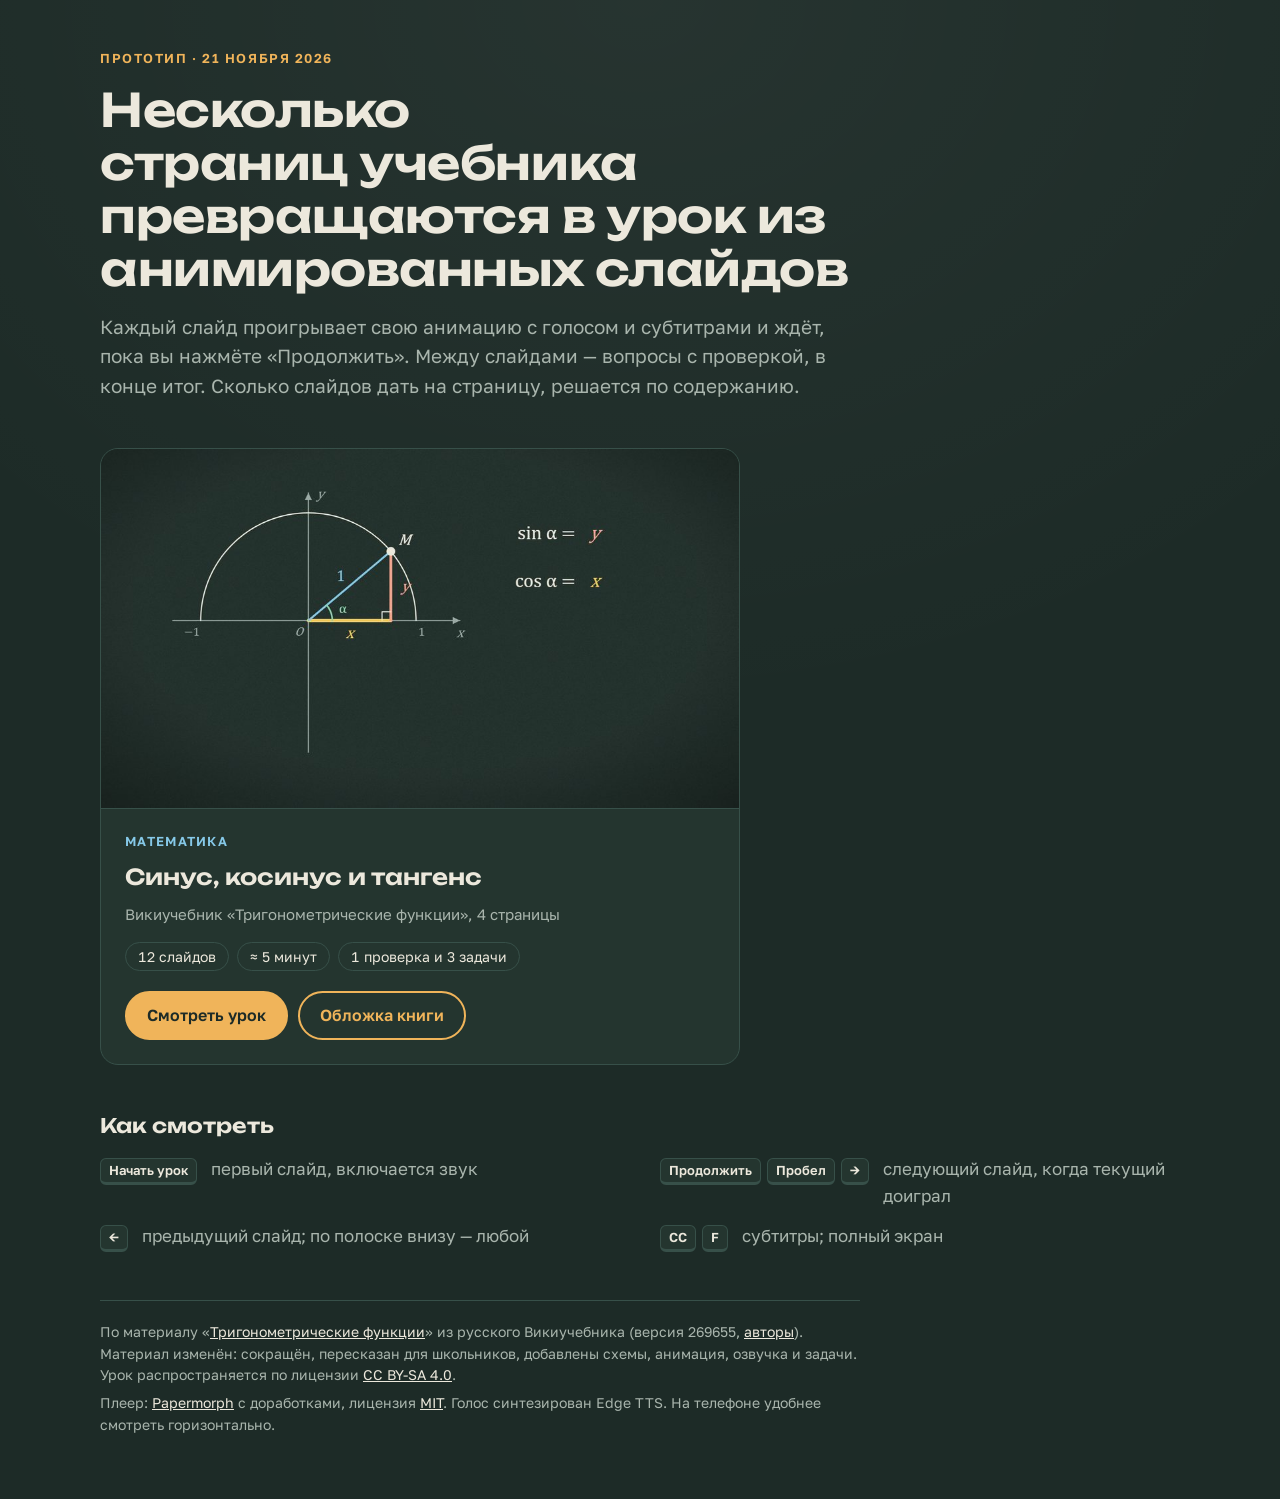
==== index.html @ ec091c63 "pages: Russian trigonometry lesson Adapted from Russian Wikibooks, revision 269655, CC BY-SA 4.0.  C" ====
<!doctype html>
<html lang="ru">
<head>
<meta charset="utf-8">
<meta name="viewport" content="width=device-width, initial-scale=1, viewport-fit=cover">
<meta name="robots" content="noindex">
<title>Учебники в слайдах</title>
<link rel="preconnect" href="https://fonts.googleapis.com">
<link rel="preconnect" href="https://fonts.gstatic.com" crossorigin>
<link rel="stylesheet" href="https://fonts.googleapis.com/css2?family=Golos+Text:wght@400;500;600&family=Unbounded:wght@500;600&display=swap">
<style>
/* Layout: one chalkboard column — the thesis, two lesson cards side by side (stacked on a phone), then the keys.
   A single dark look on purpose: it is the board the lessons themselves are drawn on. */
:root {
  --board: #1d2b27;      /* the lessons' chalkboard */
  --panel: #24352f;      /* a card on the board */
  --edge: #375049;
  --chalk: #ece8dc;      /* text */
  --dim: #a9b5ad;        /* secondary text, 7:1 on the board */
  --task: #f0b45a;       /* the lessons' own orange: actions */
  --sky: #86c9e8;        /* maths card */
  --font-display: "Unbounded", "Segoe UI", system-ui, sans-serif;
  --font-body: "Golos Text", "Segoe UI", system-ui, -apple-system, sans-serif;
  color-scheme: dark;
}
body {
  background: var(--board); color: var(--chalk); font: 17px/1.55 var(--font-body);
  padding-left: max(16px, env(safe-area-inset-left, 0px)); padding-right: max(16px, env(safe-area-inset-right, 0px));
  padding-block: 48px 64px;
  background-image: radial-gradient(120% 80% at 50% 0%, rgba(255, 255, 255, .045), transparent 60%);
}
.wrap { max-width: 1080px; margin: 0 auto; display: grid; gap: 48px; }
header { display: grid; gap: 16px; max-width: 760px; }
.eyebrow { font-size: 13px; letter-spacing: .12em; text-transform: uppercase; color: var(--task); font-weight: 600; margin: 0; }
h1 { font: 600 clamp(28px, 4.4vw, 46px)/1.15 var(--font-display); margin: 0; text-wrap: balance; letter-spacing: -.01em; }
.lede { margin: 0; color: var(--dim); font-size: 19px; max-width: 64ch; }
.lessons { display: grid; grid-template-columns: repeat(auto-fit, minmax(min(100%, 420px), 1fr)); gap: 24px; }
.lesson { background: var(--panel); border: 1px solid var(--edge); border-radius: 18px; overflow: hidden; display: grid; grid-template-rows: auto 1fr; min-width: 0; }
.lesson img { display: block; width: 100%; height: auto; max-width: 100%; aspect-ratio: 16 / 9; object-fit: cover; border-bottom: 1px solid var(--edge); }
.body { padding: 22px 24px 24px; display: grid; gap: 12px; align-content: start; }
.subject { font-size: 13px; letter-spacing: .1em; text-transform: uppercase; font-weight: 600; margin: 0; }
.lesson.maths .subject { color: var(--sky); }
h2 { font: 600 22px/1.25 var(--font-display); margin: 0; text-wrap: balance; }
.source { margin: 0; color: var(--dim); font-size: 15px; }
.facts { display: flex; flex-wrap: wrap; gap: 8px; margin: 4px 0 0; padding: 0; list-style: none; }
.facts li { border: 1px solid var(--edge); border-radius: 999px; padding: 3px 12px; font-size: 14px; color: var(--chalk); font-variant-numeric: tabular-nums; }
.acts { display: flex; flex-wrap: wrap; gap: 10px; margin-top: 8px; }
.btn { display: inline-flex; align-items: center; gap: 8px; text-decoration: none; font-weight: 600; font-size: 16px; border-radius: 999px; padding: 10px 20px; border: 2px solid var(--task); }
.btn.go { background: var(--task); color: #1d2b27; }
.btn.quiet { color: var(--task); }
.btn:hover { filter: brightness(1.08); }
.btn:focus-visible { outline: 3px solid var(--chalk); outline-offset: 3px; }
.how { display: grid; gap: 18px; }
.how h2 { font-size: 20px; }
.keys { display: grid; grid-template-columns: repeat(auto-fit, minmax(min(100%, 460px), 1fr)); gap: 14px 40px; margin: 0; }
.keys div { display: grid; grid-template-columns: max-content minmax(0, 1fr); gap: 14px; align-items: baseline; min-width: 0; }
.keys dt { display: flex; gap: 6px; flex-wrap: wrap; }
.keys dd { margin: 0; color: var(--dim); min-width: 0; }
kbd { font: 600 13px/1 var(--font-body); color: var(--chalk); border: 1px solid var(--edge); border-bottom-width: 3px; border-radius: 6px; padding: 5px 8px; background: var(--panel); white-space: nowrap; }
footer { color: var(--dim); font-size: 14px; border-top: 1px solid var(--edge); padding-top: 20px; display: grid; gap: 6px; max-width: 760px; }
footer p { margin: 0; }
@media (prefers-reduced-motion: no-preference) { .btn { transition: filter .15s; } }
body { margin: 0; }
.lessons { max-width: 640px; }
footer a { color: var(--chalk); }
</style>
</head>
<body>

<div class="wrap">
  <header>
    <p class="eyebrow">Прототип · 21 ноября 2026</p>
    <h1>Несколько страниц учебника превращаются в урок из анимированных слайдов</h1>
    <p class="lede">Каждый слайд проигрывает свою анимацию с голосом и субтитрами и ждёт, пока вы нажмёте «Продолжить». Между слайдами — вопросы с проверкой, в конце итог. Сколько слайдов дать на страницу, решается по содержанию.</p>
  </header>

  <section class="lessons" aria-label="Уроки">
    <article class="lesson maths">
      <img src="img/trig.jpg" alt="Слайд урока: единичная окружность, точка M, синус и косинус как координаты" width="960" height="540">
      <div class="body">
        <p class="subject">Математика</p>
        <h2>Синус, косинус и тангенс</h2>
        <p class="source">Викиучебник «Тригонометрические функции», 4 страницы</p>
        <ul class="facts"><li>12 слайдов</li><li>≈ 5 минут</li><li>1 проверка и 3 задачи</li></ul>
        <div class="acts">
          <a class="btn go" href="trigonometry-ru/ch01/index.html">Смотреть урок</a>
          <a class="btn quiet" href="trigonometry-ru/index.html">Обложка книги</a>
        </div>
      </div>
    </article>
  </section>

  <section class="how" aria-labelledby="howTitle">
    <h2 id="howTitle">Как смотреть</h2>
    <dl class="keys">
      <div><dt><kbd>Начать урок</kbd></dt><dd>первый слайд, включается звук</dd></div>
      <div><dt><kbd>Продолжить</kbd><kbd>Пробел</kbd><kbd>→</kbd></dt><dd>следующий слайд, когда текущий доиграл</dd></div>
      <div><dt><kbd>←</kbd></dt><dd>предыдущий слайд; по полоске внизу — любой</dd></div>
      <div><dt><kbd>CC</kbd><kbd>F</kbd></dt><dd>субтитры; полный экран</dd></div>
    </dl>
  </section>

  <footer>
    <p>По материалу «<a href="https://ru.wikibooks.org/w/index.php?oldid=269655" target="_blank" rel="noopener">Тригонометрические функции</a>» из русского Викиучебника (версия 269655, <a href="https://ru.wikibooks.org/w/index.php?curid=31015&amp;action=history" target="_blank" rel="noopener">авторы</a>). Материал изменён: сокращён, пересказан для школьников, добавлены схемы, анимация, озвучка и задачи. Урок распространяется по лицензии <a href="https://creativecommons.org/licenses/by-sa/4.0/deed.ru" target="_blank" rel="noopener">CC BY-SA 4.0</a>.</p>
    <p>Плеер: <a href="https://github.com/DozenTwelve/Papermorph" target="_blank" rel="noopener">Papermorph</a> с доработками, лицензия <a href="LICENSE.txt">MIT</a>. Голос синтезирован Edge TTS. На телефоне удобнее смотреть горизонтально.</p>
  </footer>
</div>
</body>
</html>
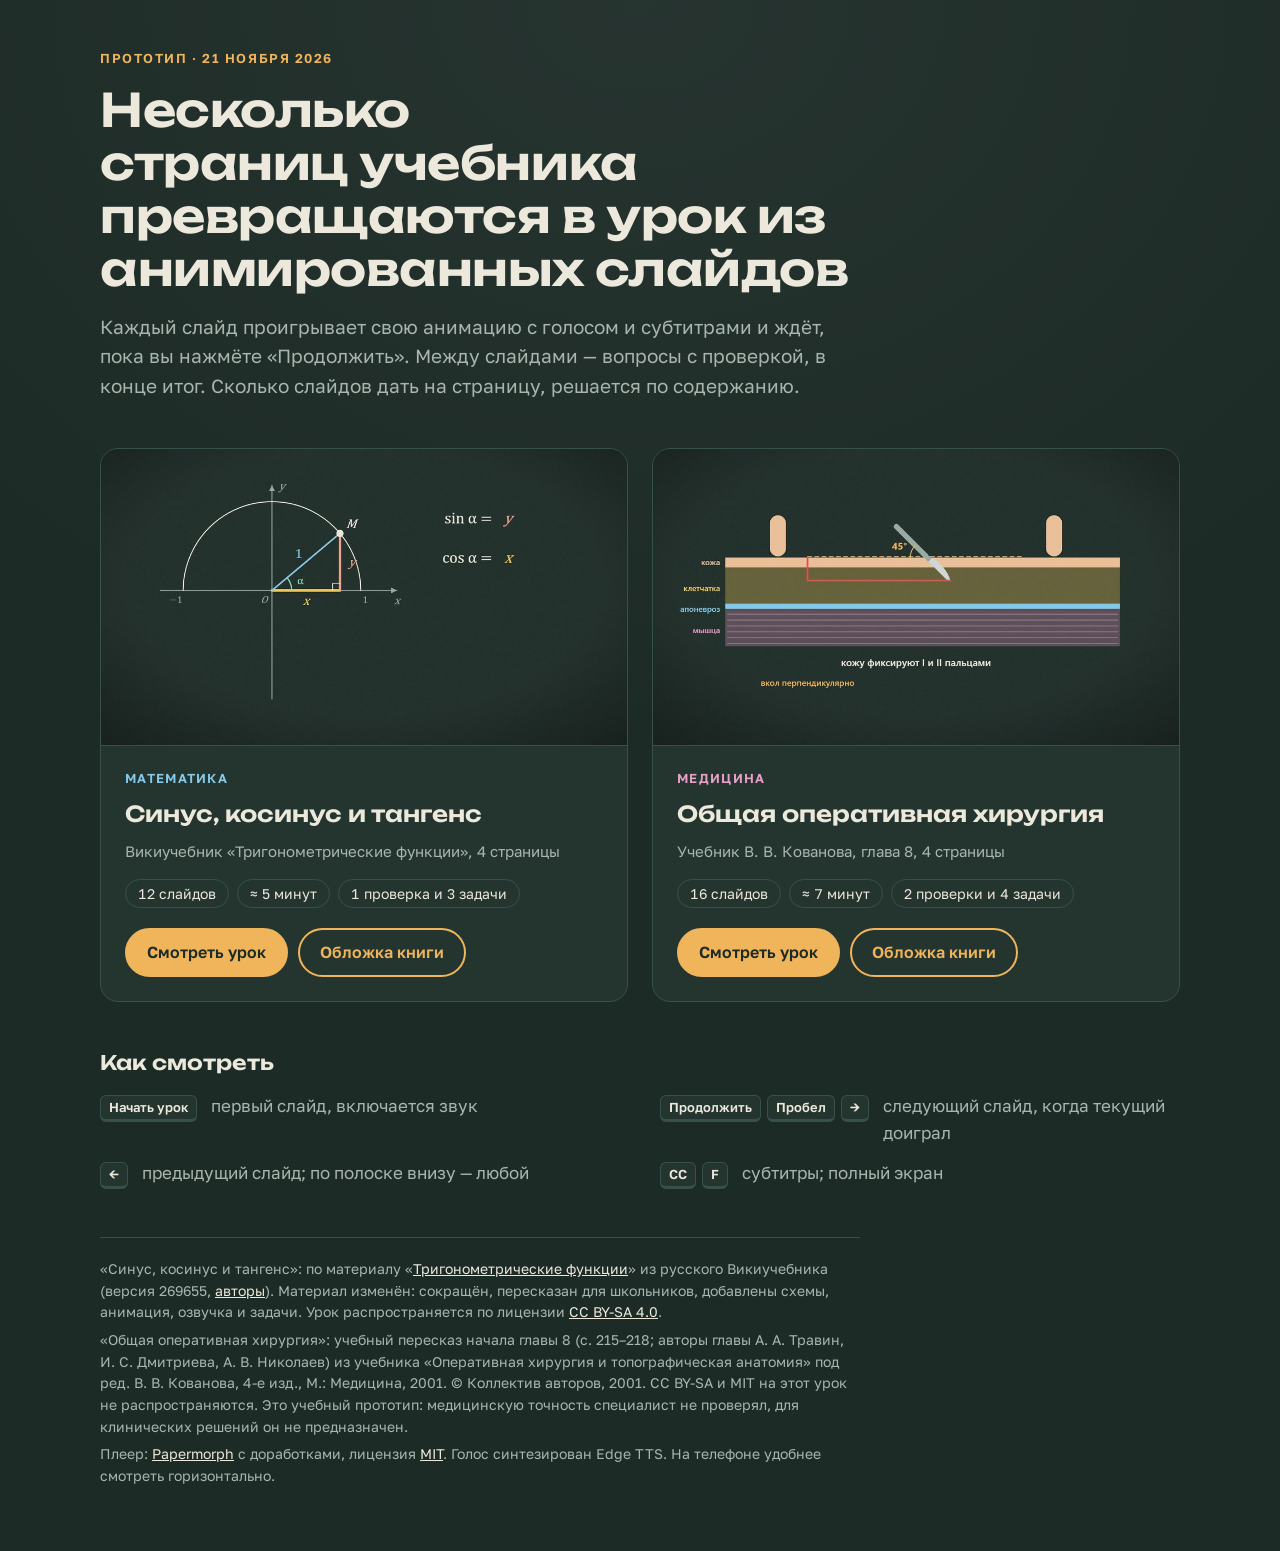
==== commit 0ab2c1b7: "pages: add the general operative surgery lesson A retelling of chapter 8, pages 215-218, of the text" ====
--- a/index.html
+++ b/index.html
@@ -40,6 +40,7 @@
 .body { padding: 22px 24px 24px; display: grid; gap: 12px; align-content: start; }
 .subject { font-size: 13px; letter-spacing: .1em; text-transform: uppercase; font-weight: 600; margin: 0; }
 .lesson.maths .subject { color: var(--sky); }
+.lesson.surgery .subject { color: #e8a0c8; }
 h2 { font: 600 22px/1.25 var(--font-display); margin: 0; text-wrap: balance; }
 .source { margin: 0; color: var(--dim); font-size: 15px; }
 .facts { display: flex; flex-wrap: wrap; gap: 8px; margin: 4px 0 0; padding: 0; list-style: none; }
@@ -61,7 +62,6 @@
 footer p { margin: 0; }
 @media (prefers-reduced-motion: no-preference) { .btn { transition: filter .15s; } }
 body { margin: 0; }
-.lessons { max-width: 640px; }
 footer a { color: var(--chalk); }
 </style>
 </head>
@@ -88,6 +88,19 @@
         </div>
       </div>
     </article>
+    <article class="lesson surgery">
+      <img src="img/surgery.jpg" alt="Слайд урока: разрез кожи скальпелем под углом 45° через кожу и клетчатку" width="960" height="540">
+      <div class="body">
+        <p class="subject">Медицина</p>
+        <h2>Общая оперативная хирургия</h2>
+        <p class="source">Учебник В. В. Кованова, глава 8, 4 страницы</p>
+        <ul class="facts"><li>16 слайдов</li><li>≈ 7 минут</li><li>2 проверки и 4 задачи</li></ul>
+        <div class="acts">
+          <a class="btn go" href="kovanov-ru/ch01/index.html">Смотреть урок</a>
+          <a class="btn quiet" href="kovanov-ru/index.html">Обложка книги</a>
+        </div>
+      </div>
+    </article>
   </section>
 
   <section class="how" aria-labelledby="howTitle">
@@ -101,7 +114,8 @@
   </section>
 
   <footer>
-    <p>По материалу «<a href="https://ru.wikibooks.org/w/index.php?oldid=269655" target="_blank" rel="noopener">Тригонометрические функции</a>» из русского Викиучебника (версия 269655, <a href="https://ru.wikibooks.org/w/index.php?curid=31015&amp;action=history" target="_blank" rel="noopener">авторы</a>). Материал изменён: сокращён, пересказан для школьников, добавлены схемы, анимация, озвучка и задачи. Урок распространяется по лицензии <a href="https://creativecommons.org/licenses/by-sa/4.0/deed.ru" target="_blank" rel="noopener">CC BY-SA 4.0</a>.</p>
+    <p>«Синус, косинус и тангенс»: по материалу «<a href="https://ru.wikibooks.org/w/index.php?oldid=269655" target="_blank" rel="noopener">Тригонометрические функции</a>» из русского Викиучебника (версия 269655, <a href="https://ru.wikibooks.org/w/index.php?curid=31015&amp;action=history" target="_blank" rel="noopener">авторы</a>). Материал изменён: сокращён, пересказан для школьников, добавлены схемы, анимация, озвучка и задачи. Урок распространяется по лицензии <a href="https://creativecommons.org/licenses/by-sa/4.0/deed.ru" target="_blank" rel="noopener">CC BY-SA 4.0</a>.</p>
+    <p>«Общая оперативная хирургия»: учебный пересказ начала главы 8 (с. 215–218; авторы главы А. А. Травин, И. С. Дмитриева, А. В. Николаев) из учебника «Оперативная хирургия и топографическая анатомия» под ред. В. В. Кованова, 4-е изд., М.: Медицина, 2001. © Коллектив авторов, 2001. CC BY-SA и MIT на этот урок не распространяются. Это учебный прототип: медицинскую точность специалист не проверял, для клинических решений он не предназначен.</p>
     <p>Плеер: <a href="https://github.com/DozenTwelve/Papermorph" target="_blank" rel="noopener">Papermorph</a> с доработками, лицензия <a href="LICENSE.txt">MIT</a>. Голос синтезирован Edge TTS. На телефоне удобнее смотреть горизонтально.</p>
   </footer>
 </div>
